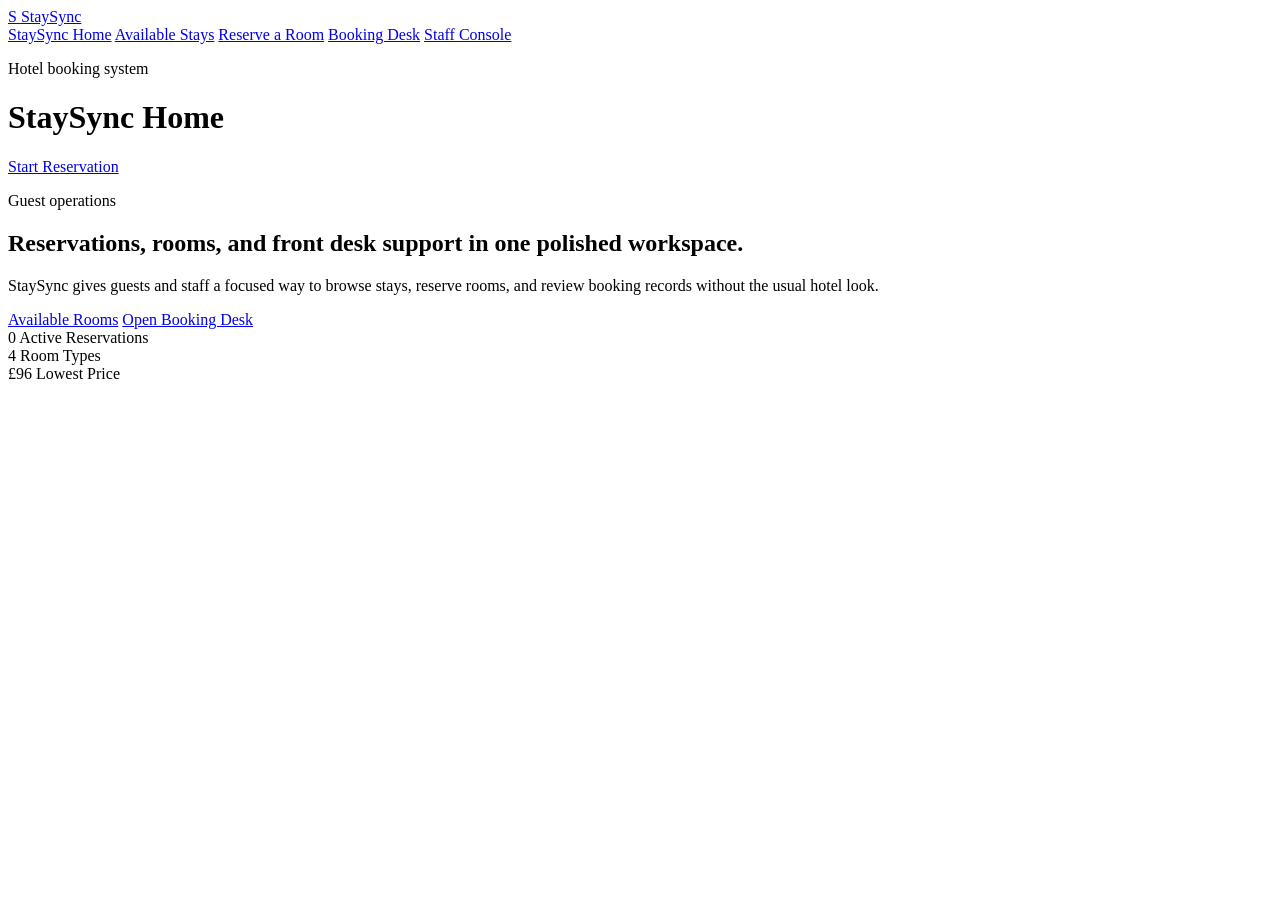
==== index.html @ 95e75e09 "Initial StaySync project" ====
<!DOCTYPE html>
<html lang="en">
<head>
  <meta charset="UTF-8">
  <meta name="viewport" content="width=device-width, initial-scale=1.0">
  <title>StaySync Home</title>
  <link rel="stylesheet" href="style.css">
</head>
<body data-page="home">
  <!-- Shared dashboard shell -->
  <div class="app-shell">
    <aside class="sidebar">
      <a class="brand" href="index.html">
        <span class="brand-mark">S</span>
        <span>StaySync</span>
      </a>
      <nav class="nav-links" aria-label="Main navigation">
        <a class="active" href="index.html">StaySync Home</a>
        <a href="rooms.html">Available Stays</a>
        <a href="booking.html">Reserve a Room</a>
        <a href="manage.html">Booking Desk</a>
        <a href="admin.html">Staff Console</a>
      </nav>
    </aside>

    <main class="main-area">
      <!-- Top bar for account and system context -->
      <header class="topbar">
        <div>
          <p class="eyebrow">Hotel booking system</p>
          <h1>StaySync Home</h1>
        </div>
        <a class="primary-action" href="booking.html">Start Reservation</a>
      </header>

      <!-- Home dashboard overview -->
      <section class="hero-grid">
        <div class="hero-panel">
          <p class="eyebrow">Guest operations</p>
          <h2>Reservations, rooms, and front desk support in one polished workspace.</h2>
          <p>StaySync gives guests and staff a focused way to browse stays, reserve rooms, and review booking records without the usual hotel look.</p>
          <div class="hero-actions">
            <a class="primary-action" href="rooms.html">Available Rooms</a>
            <a class="ghost-action" href="manage.html">Open Booking Desk</a>
          </div>
        </div>

        <div class="status-board" aria-label="Reservation summary">
          <div class="metric-card">
            <span class="metric-number" id="homeBookingCount">0</span>
            <span class="metric-label">Active Reservations</span>
          </div>
          <div class="metric-card">
            <span class="metric-number">4</span>
            <span class="metric-label">Room Types</span>
          </div>
          <div class="metric-card">
            <span class="metric-number">£96</span>
            <span class="metric-label">Lowest Price</span>
          </div>
        </div>
      </section>
    </main>
  </div>

  <script src="script.js"></script>
</body>
</html>
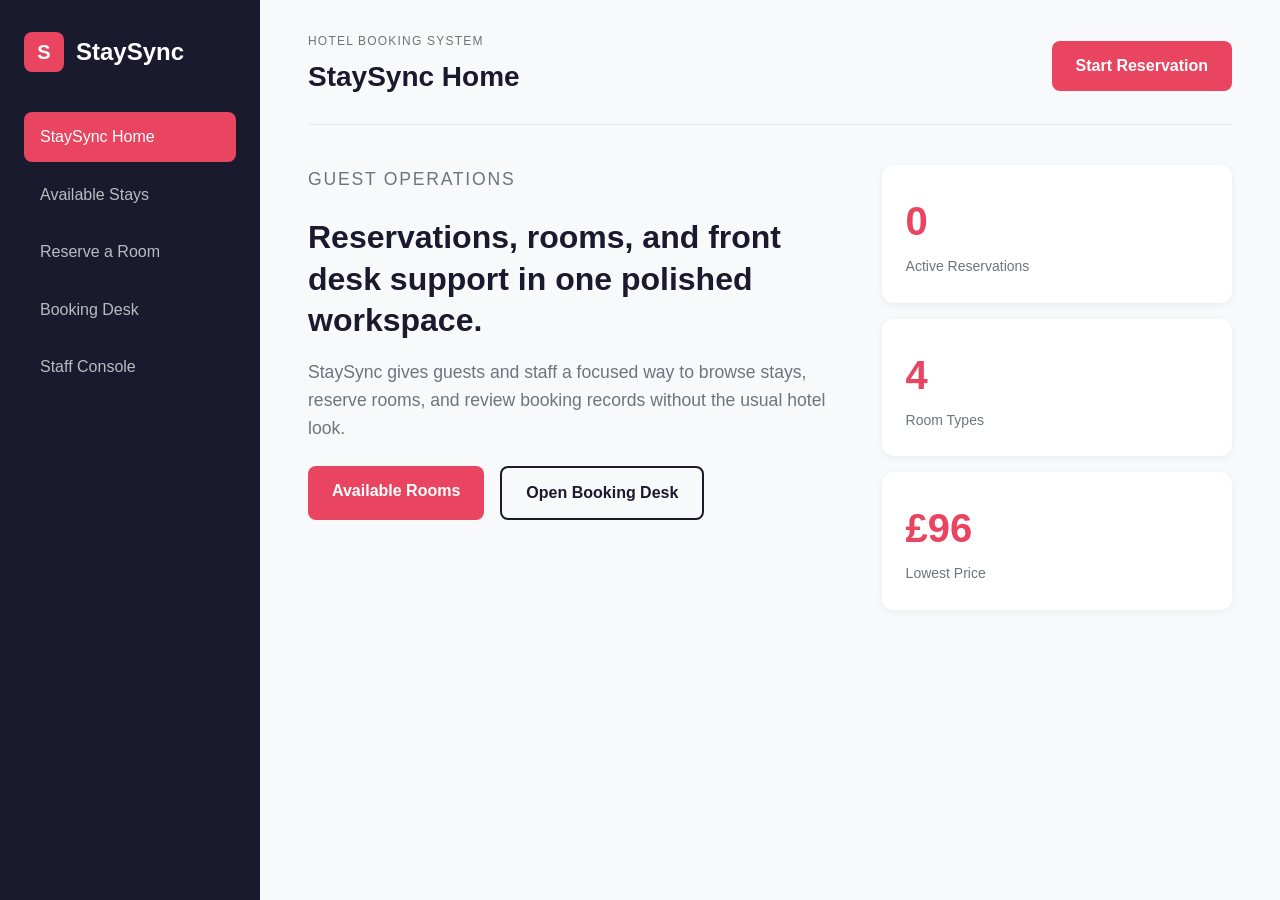
==== commit 74d1ed96: "Update StaySync files" ====
--- a/index.html
+++ b/index.html
@@ -1,3 +1,4 @@
+<!-- StaySync Home Page - Main landing page for the hotel booking system -->
 <!DOCTYPE html>
 <html lang="en">
 <head>
@@ -7,13 +8,16 @@
   <link rel="stylesheet" href="style.css">
 </head>
 <body data-page="home">
-  <!-- Shared dashboard shell -->
+  <!-- Main application container with sidebar navigation -->
   <div class="app-shell">
+    <!-- Sidebar navigation - appears on all pages -->
     <aside class="sidebar">
+      <!-- Brand logo and name -->
       <a class="brand" href="index.html">
         <span class="brand-mark">S</span>
         <span>StaySync</span>
       </a>
+      <!-- Main navigation menu -->
       <nav class="nav-links" aria-label="Main navigation">
         <a class="active" href="index.html">StaySync Home</a>
         <a href="rooms.html">Available Stays</a>
@@ -24,7 +28,7 @@
     </aside>
 
     <main class="main-area">
-      <!-- Top bar for account and system context -->
+      <!-- Page header with title and call-to-action -->
       <header class="topbar">
         <div>
           <p class="eyebrow">Hotel booking system</p>
@@ -33,8 +37,9 @@
         <a class="primary-action" href="booking.html">Start Reservation</a>
       </header>
 
-      <!-- Home dashboard overview -->
+      <!-- Main content area with hero section and status board -->
       <section class="hero-grid">
+        <!-- Hero panel with system description and navigation -->
         <div class="hero-panel">
           <p class="eyebrow">Guest operations</p>
           <h2>Reservations, rooms, and front desk support in one polished workspace.</h2>
@@ -45,11 +50,13 @@
           </div>
         </div>
 
+        <!-- Status board showing current booking metrics -->
         <div class="status-board" aria-label="Reservation summary">
           <div class="metric-card">
             <span class="metric-number" id="homeBookingCount">0</span>
             <span class="metric-label">Active Reservations</span>
           </div>
+          <!-- Static metrics showing system capabilities -->
           <div class="metric-card">
             <span class="metric-number">4</span>
             <span class="metric-label">Room Types</span>
@@ -63,6 +70,7 @@
     </main>
   </div>
 
+  <!-- Load the main JavaScript functionality -->
   <script src="script.js"></script>
 </body>
 </html>
--- a/style.css
+++ b/style.css
@@ -0,0 +1,585 @@
+/* StaySync - Modern Hotel Booking System */
+
+/* CSS Reset and Base */
+*, *::before, *::after {
+  box-sizing: border-box;
+  margin: 0;
+  padding: 0;
+}
+
+html {
+  font-size: 16px;
+  -webkit-font-smoothing: antialiased;
+}
+
+body {
+  font-family: -apple-system, BlinkMacSystemFont, "Segoe UI", Roboto, Oxygen, Ubuntu, sans-serif;
+  line-height: 1.6;
+  color: #1a1a2e;
+  background-color: #f8f9fa;
+  min-height: 100vh;
+}
+
+/* App Shell Layout */
+.app-shell {
+  display: flex;
+  min-height: 100vh;
+}
+
+/* Sidebar */
+.sidebar {
+  width: 260px;
+  background: #1a1a2e;
+  color: #fff;
+  padding: 2rem 1.5rem;
+  position: fixed;
+  height: 100vh;
+  display: flex;
+  flex-direction: column;
+}
+
+.brand {
+  display: flex;
+  align-items: center;
+  gap: 0.75rem;
+  color: #fff;
+  text-decoration: none;
+  font-size: 1.5rem;
+  font-weight: 700;
+  margin-bottom: 2.5rem;
+}
+
+.brand-mark {
+  width: 40px;
+  height: 40px;
+  background: #e94560;
+  border-radius: 8px;
+  display: flex;
+  align-items: center;
+  justify-content: center;
+  font-size: 1.25rem;
+}
+
+.nav-links {
+  display: flex;
+  flex-direction: column;
+  gap: 0.5rem;
+}
+
+.nav-links a {
+  color: rgba(255, 255, 255, 0.7);
+  text-decoration: none;
+  padding: 0.75rem 1rem;
+  border-radius: 8px;
+  transition: all 0.2s ease;
+}
+
+.nav-links a:hover {
+  background: rgba(255, 255, 255, 0.1);
+  color: #fff;
+}
+
+.nav-links a.active {
+  background: #e94560;
+  color: #fff;
+}
+
+/* Main Content Area */
+.main-area {
+  flex: 1;
+  margin-left: 260px;
+  padding: 2rem 3rem;
+}
+
+/* Topbar */
+.topbar {
+  display: flex;
+  justify-content: space-between;
+  align-items: center;
+  margin-bottom: 2.5rem;
+  padding-bottom: 1.5rem;
+  border-bottom: 1px solid #e9ecef;
+}
+
+.eyebrow {
+  font-size: 0.75rem;
+  text-transform: uppercase;
+  letter-spacing: 0.1em;
+  color: #6c757d;
+  margin-bottom: 0.25rem;
+}
+
+.topbar h1 {
+  font-size: 1.75rem;
+  font-weight: 700;
+  color: #1a1a2e;
+}
+
+/* Buttons */
+.primary-action {
+  display: inline-block;
+  background: #e94560;
+  color: #fff;
+  text-decoration: none;
+  padding: 0.75rem 1.5rem;
+  border-radius: 8px;
+  font-weight: 600;
+  border: none;
+  cursor: pointer;
+  transition: all 0.2s ease;
+}
+
+.primary-action:hover {
+  background: #d13650;
+  transform: translateY(-1px);
+}
+
+.ghost-action {
+  display: inline-block;
+  background: transparent;
+  color: #1a1a2e;
+  text-decoration: none;
+  padding: 0.75rem 1.5rem;
+  border-radius: 8px;
+  font-weight: 600;
+  border: 2px solid #1a1a2e;
+  transition: all 0.2s ease;
+}
+
+.ghost-action:hover {
+  background: #1a1a2e;
+  color: #fff;
+}
+
+.full-width {
+  width: 100%;
+  text-align: center;
+}
+
+/* Hero Section */
+.hero-grid {
+  display: grid;
+  grid-template-columns: 1.5fr 1fr;
+  gap: 3rem;
+}
+
+.hero-panel h2 {
+  font-size: 2rem;
+  font-weight: 700;
+  margin-bottom: 1rem;
+  line-height: 1.3;
+}
+
+.hero-panel p {
+  color: #6c757d;
+  margin-bottom: 1.5rem;
+  font-size: 1.1rem;
+}
+
+.hero-actions {
+  display: flex;
+  gap: 1rem;
+}
+
+/* Status Board */
+.status-board {
+  display: flex;
+  flex-direction: column;
+  gap: 1rem;
+}
+
+.metric-card {
+  background: #fff;
+  padding: 1.5rem;
+  border-radius: 12px;
+  box-shadow: 0 2px 8px rgba(0, 0, 0, 0.06);
+}
+
+.metric-number {
+  display: block;
+  font-size: 2.5rem;
+  font-weight: 700;
+  color: #e94560;
+}
+
+.metric-label {
+  font-size: 0.875rem;
+  color: #6c757d;
+}
+
+/* Section Heading */
+.section-heading {
+  margin-bottom: 2rem;
+}
+
+.section-heading h2 {
+  font-size: 1.5rem;
+  margin-bottom: 0.5rem;
+}
+
+.section-heading p {
+  color: #6c757d;
+}
+
+/* Room Grid */
+.room-grid {
+  display: grid;
+  grid-template-columns: repeat(auto-fill, minmax(300px, 1fr));
+  gap: 1.5rem;
+}
+
+.room-card {
+  background: #fff;
+  padding: 1.5rem;
+  border-radius: 12px;
+  box-shadow: 0 2px 8px rgba(0, 0, 0, 0.06);
+}
+
+.room-topline {
+  display: flex;
+  justify-content: space-between;
+  align-items: flex-start;
+  margin-bottom: 1rem;
+}
+
+.room-topline h3 {
+  font-size: 1.25rem;
+  margin-bottom: 0.25rem;
+}
+
+.price {
+  font-size: 1.5rem;
+  font-weight: 700;
+  color: #1a1a2e;
+}
+
+.price span {
+  font-size: 0.875rem;
+  font-weight: 400;
+  color: #6c757d;
+}
+
+.status-badge {
+  display: inline-block;
+  padding: 0.25rem 0.75rem;
+  border-radius: 20px;
+  font-size: 0.75rem;
+  font-weight: 600;
+  text-transform: uppercase;
+}
+
+.status-ready {
+  background: #d4edda;
+  color: #155724;
+}
+
+.status-limited {
+  background: #fff3cd;
+  color: #856404;
+}
+
+.status-full {
+  background: #f8d7da;
+  color: #721c24;
+}
+
+.room-card p {
+  color: #6c757d;
+  margin-bottom: 1rem;
+}
+
+/* Booking Layout */
+.booking-layout {
+  display: grid;
+  grid-template-columns: 1.5fr 1fr;
+  gap: 3rem;
+}
+
+.booking-form {
+  background: #fff;
+  padding: 2rem;
+  border-radius: 12px;
+  box-shadow: 0 2px 8px rgba(0, 0, 0, 0.06);
+}
+
+.booking-form h2 {
+  font-size: 1.5rem;
+  margin-bottom: 0.5rem;
+}
+
+.form-note {
+  color: #6c757d;
+  margin-bottom: 1.5rem;
+  font-size: 0.875rem;
+}
+
+.booking-form label {
+  display: block;
+  font-weight: 600;
+  margin-bottom: 0.5rem;
+  color: #1a1a2e;
+}
+
+.booking-form input,
+.booking-form select,
+.booking-form textarea {
+  width: 100%;
+  padding: 0.75rem;
+  border: 1px solid #dee2e6;
+  border-radius: 8px;
+  font-size: 1rem;
+  margin-bottom: 1rem;
+  transition: border-color 0.2s ease;
+}
+
+.booking-form input:focus,
+.booking-form select:focus,
+.booking-form textarea:focus {
+  outline: none;
+  border-color: #e94560;
+}
+
+.form-row {
+  display: grid;
+  grid-template-columns: 1fr 1fr;
+  gap: 1rem;
+}
+
+.success-message {
+  margin-top: 1rem;
+  color: #28a745;
+  font-weight: 500;
+}
+
+/* Workflow Card */
+.workflow-card {
+  background: #fff;
+  padding: 2rem;
+  border-radius: 12px;
+  box-shadow: 0 2px 8px rgba(0, 0, 0, 0.06);
+  height: fit-content;
+}
+
+.workflow-card h2 {
+  font-size: 1.25rem;
+  margin-bottom: 1rem;
+}
+
+.workflow-list {
+  padding-left: 1.25rem;
+}
+
+.workflow-list li {
+  color: #6c757d;
+  margin-bottom: 0.75rem;
+}
+
+/* Booking List */
+.booking-list {
+  display: flex;
+  flex-direction: column;
+  gap: 1rem;
+}
+
+.booking-item {
+  background: #fff;
+  padding: 1.5rem;
+  border-radius: 12px;
+  box-shadow: 0 2px 8px rgba(0, 0, 0, 0.06);
+  display: flex;
+  justify-content: space-between;
+  align-items: center;
+}
+
+.booking-item h3 {
+  font-size: 1.125rem;
+  margin-bottom: 0.5rem;
+}
+
+.booking-meta {
+  display: flex;
+  gap: 1rem;
+  font-size: 0.875rem;
+  color: #6c757d;
+  margin-bottom: 0.5rem;
+}
+
+.booking-item p {
+  color: #6c757d;
+  font-size: 0.875rem;
+}
+
+.empty-state {
+  text-align: center;
+  padding: 3rem;
+  color: #6c757d;
+  background: #fff;
+  border-radius: 12px;
+}
+
+/* Staff Login Card */
+.staff-login-card {
+  background: #fff;
+  padding: 2rem;
+  border-radius: 12px;
+  box-shadow: 0 2px 8px rgba(0, 0, 0, 0.06);
+  max-width: 400px;
+}
+
+.staff-login-card h2 {
+  font-size: 1.5rem;
+  margin-bottom: 0.5rem;
+}
+
+.staff-login-card p {
+  color: #6c757d;
+  margin-bottom: 1.5rem;
+}
+
+.staff-login-card input {
+  width: 100%;
+  padding: 0.75rem;
+  border: 1px solid #dee2e6;
+  border-radius: 8px;
+  font-size: 1rem;
+  margin-bottom: 1rem;
+}
+
+.staff-login-card input:focus {
+  outline: none;
+  border-color: #e94560;
+}
+
+/* Console Card */
+.console-card {
+  background: #fff;
+  padding: 2rem;
+  border-radius: 12px;
+  box-shadow: 0 2px 8px rgba(0, 0, 0, 0.06);
+}
+
+.console-header {
+  display: flex;
+  justify-content: space-between;
+  align-items: center;
+  margin-bottom: 1.5rem;
+}
+
+.console-header h2 {
+  font-size: 1.25rem;
+}
+
+.record-count {
+  color: #6c757d;
+  font-size: 0.875rem;
+}
+
+/* Admin Table */
+.admin-table {
+  width: 100%;
+  border-collapse: collapse;
+}
+
+.admin-table th,
+.admin-table td {
+  padding: 1rem;
+  text-align: left;
+  border-bottom: 1px solid #e9ecef;
+}
+
+.admin-table th {
+  font-weight: 600;
+  color: #6c757d;
+  font-size: 0.75rem;
+  text-transform: uppercase;
+  letter-spacing: 0.05em;
+}
+
+.admin-table td {
+  color: #1a1a2e;
+}
+
+.admin-table small {
+  color: #6c757d;
+  font-size: 0.875rem;
+}
+
+.admin-table button {
+  background: transparent;
+  border: 1px solid #dee2e6;
+  padding: 0.25rem 0.75rem;
+  border-radius: 4px;
+  cursor: pointer;
+  margin-right: 0.5rem;
+  font-size: 0.875rem;
+}
+
+.admin-table button:hover {
+  background: #f8f9fa;
+}
+
+/* Hidden utility */
+.hidden {
+  display: none;
+}
+
+/* Responsive */
+@media (max-width: 1024px) {
+  .hero-grid,
+  .booking-layout {
+    grid-template-columns: 1fr;
+  }
+  
+  .sidebar {
+    width: 200px;
+    padding: 1.5rem 1rem;
+  }
+  
+  .main-area {
+    margin-left: 200px;
+    padding: 1.5rem 2rem;
+  }
+}
+
+@media (max-width: 768px) {
+  .app-shell {
+    flex-direction: column;
+  }
+  
+  .sidebar {
+    position: relative;
+    width: 100%;
+    height: auto;
+    padding: 1rem;
+  }
+  
+  .nav-links {
+    flex-direction: row;
+    flex-wrap: wrap;
+  }
+  
+  .main-area {
+    margin-left: 0;
+    padding: 1rem;
+  }
+  
+  .topbar {
+    flex-direction: column;
+    align-items: flex-start;
+    gap: 1rem;
+  }
+  
+  .room-grid {
+    grid-template-columns: 1fr;
+  }
+  
+  .form-row {
+    grid-template-columns: 1fr;
+  }
+  
+  .booking-item {
+    flex-direction: column;
+    align-items: flex-start;
+    gap: 1rem;
+  }
+}
